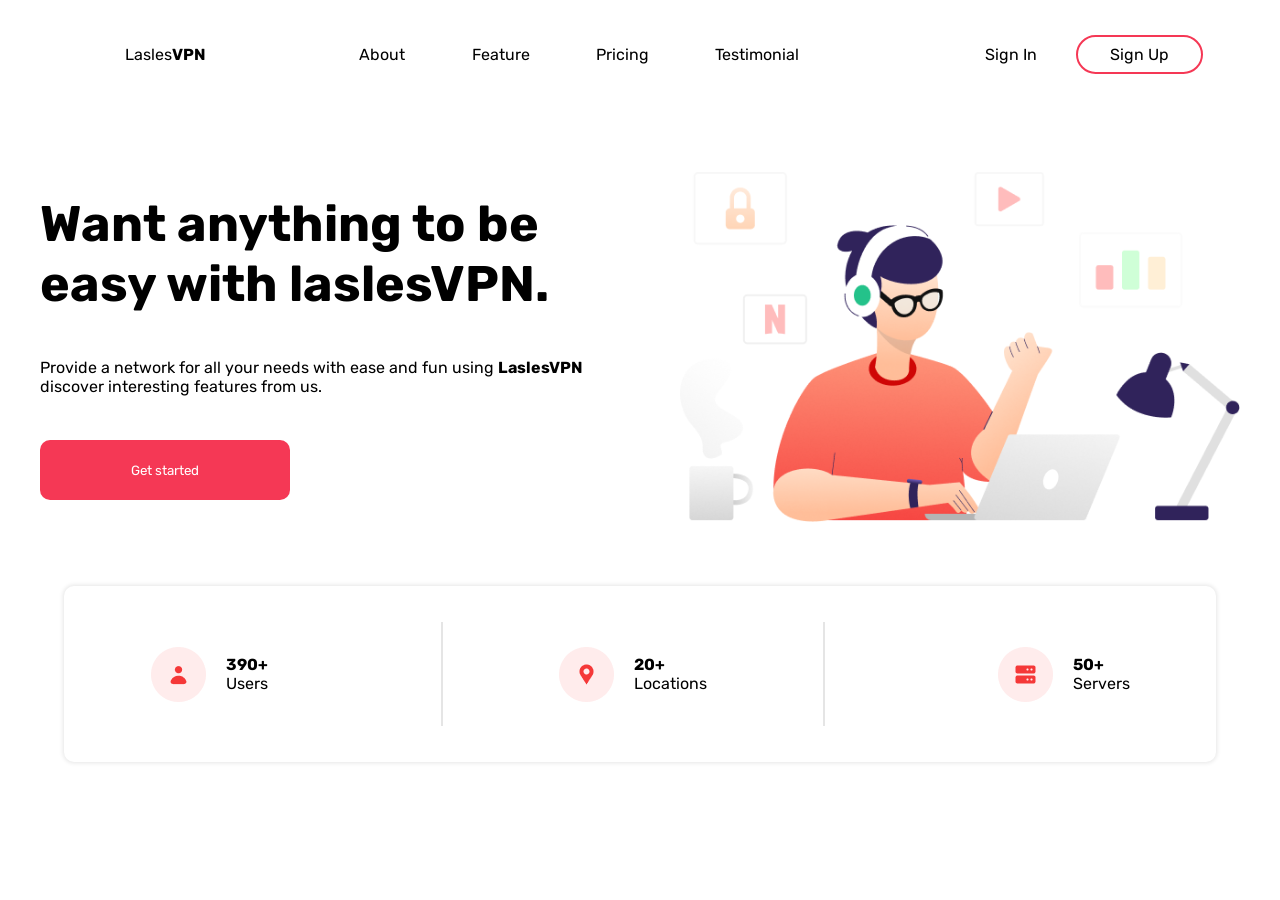
==== index.html @ 7a00e8f5 "start" ====
<!DOCTYPE html>
<html lang="en">
<head>
    <meta charset="UTF-8">
    <meta name="viewport" content="width=device-width, initial-scale=1.0">
    <title>Document</title>
</head>
<body>
    <!doctype html>
<html lang="en">
  <head>
    <meta charset="UTF-8" />
    <meta name="viewport" content="width=device-width, initial-scale=1.0" />
    <title>laslesVPN</title>
    <link
      rel="shortcut icon"
      href="./assest/img/logo.png"
      type="image/x-icon"
    />
    <link rel="stylesheet" href="./assest/css/style.css" />
    <link rel="preconnect" href="https://fonts.googleapis.com" />
    <link rel="preconnect" href="https://fonts.gstatic.com" crossorigin />
    <link
      href="https://fonts.googleapis.com/css2?family=Rubik:ital,wght@0,300..900;1,300..900&display=swap"
      rel="stylesheet"
    />
  </head>
  <body>
    <!-- header -->
    <header>
      <nav>
        <div class="logo">
          <img src="./assest/img/logo.png" alt="" />
          <a href="">Lasles<b>VPN</b></a>
        </div>
        <div class="menu">
          <a href="#">About</a>
          <a href="#">Feature</a>
          <a href="#">Pricing</a>
          <a href="#">Testimonial</a>
        </div>
        <div class="auth-buttons">
          <a href="#" class="btn sign-in">Sign In</a>
          <a href="#" class="btn sign-up">Sign Up</a>
        </div>
      </nav>
    </header>

    <!-- about -->
    <div class="about">
      <div class="about-left">
        <h1>Want anything to be easy with laslesVPN.</h1>
        <p>
          Provide a network for all your needs with ease and fun using
          <b>LaslesVPN</b> discover interesting features from us.
        </p>
        <button>Get started</button>
      </div>
      <div class="about-right">
        <img src="./assest/img/rasm.png" alt="" />
      </div>
    </div>

    <!-- status-container -->
    <div class="status-container">
      <div class="box">
        <div class="box-in">
          <img src="./assest/img/rasm3.png" alt="">
          <span><b>390+</b> <br> Users</span>
        </div>
      </div>
      <div class="box stat-box">
        <div class="box-in">
          <img src="./assest/img/rasm2.png" alt="">
          <span><b>20+</b> <br> Locations</span>
        </div>
      </div>
      <div class="box">
        <div class="box-in">
          <img src="./assest/img/rasm4.png" alt="">
          <span><b>50+</b> <br> Servers</span>
        </div>
      </div>
    </div>
  </body>
</html>
    








































































































    
</body>
</html>
---- assest/css/style.css ----
* {
  padding: 0;
  margin: 0;
  box-sizing: border-box;
  border: none;
  outline: none;
  font-family: "Rubik", sans-serif;
  text-decoration: none;
  color: #000;
}

nav {
  width: 1280px;
  height: 76px;
  margin: 16px auto;
  display: flex;
  justify-content: space-around;
  align-items: center;
}

nav > .logo {
  width: 129px;
  height: 44px;
  display: flex;
  justify-content: space-between;
  align-items: center;
}

nav > .menu {
  width: 440px;
  height: 44px;
  display: flex;
  justify-content: space-between;
  align-items: center;
}

.auth-buttons {
  width: 250px;
  height: 44px;
  display: flex;
  justify-content: space-between;
  align-items: center;
}

.auth-buttons > .btn {
  border-radius: 40px;
  padding: 8px 32px;
}

.auth-buttons > .sign-up {
  border: 2px solid #f53855;
}

/* about */

.about {
  width: 1280px;
  height: 478px;
  margin: auto;
  display: flex;
  justify-content: space-around;
  align-items: center;
}

.about-left {
  display: flex;
  flex-direction: column;
  justify-content: space-around;
}

.about-left,
.about-right,
.about-right > img {
  width: 560px;
  height: 350px;
}

.about-left > h1 {
  font-size: 50px;
}

.about-left > button {
  width: 250px;
  height: 60px;
  display: flex;
  align-items: center;
  justify-content: center;
  background-color: #f53855;
  color: #fff;
  border-radius: 10px;
}

/* status-container */
.status-container {
  width: 1152px;
  height: 176px;
  margin: auto;
  border-radius: 10px;
  box-shadow: 0px 0px 4px 1px rgb(0, 0, 0, 0.1);
  display: flex;
  justify-content: space-around;
  align-items: center;
}

.status-container > .stat-box {
  border-left:2px solid rgb(0, 0, 0, 0.1);
  border-right:2px solid rgb(0, 0, 0, 0.1);
  width: 384px;
  height: 104px;
  display: flex;
  justify-content: center;
  align-items: center;
}

.status-container .box-in {
  display: flex;
  justify-content: space-between;
  align-items: center;
}

.status-container .box-in img {
  padding-right: 20px;
}
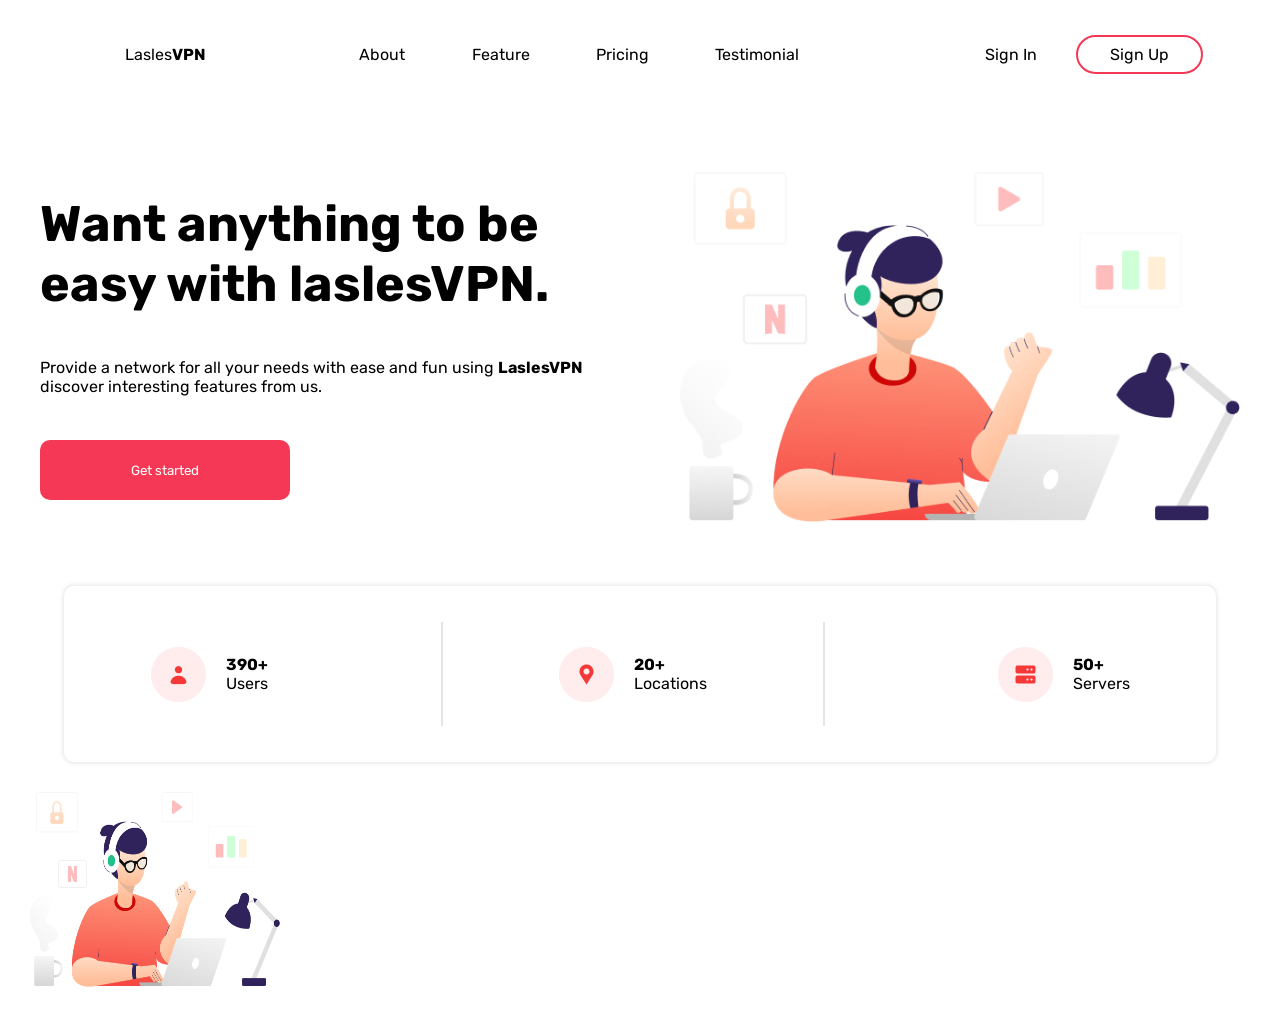
==== commit eccce3e6: "start" ====
--- a/index.html
+++ b/index.html
@@ -81,6 +81,9 @@
           <span><b>50+</b> <br> Servers</span>
         </div>
       </div>
+    </div>
+    <div class="text">
+      <img src="./assest/img/rasm.png" alt="">
     </div>
   </body>
 </html>
--- a/assest/css/style.css
+++ b/assest/css/style.css
@@ -103,8 +103,8 @@
 }
 
 .status-container > .stat-box {
-  border-left:2px solid rgb(0, 0, 0, 0.1);
-  border-right:2px solid rgb(0, 0, 0, 0.1);
+  border-left: 2px solid rgb(0, 0, 0, 0.1);
+  border-right: 2px solid rgb(0, 0, 0, 0.1);
   width: 384px;
   height: 104px;
   display: flex;
@@ -120,4 +120,9 @@
 
 .status-container .box-in img {
   padding-right: 20px;
-}+}
+.text img {
+  width: 250px;
+  height: 195px;
+  margin: 30px;
+}
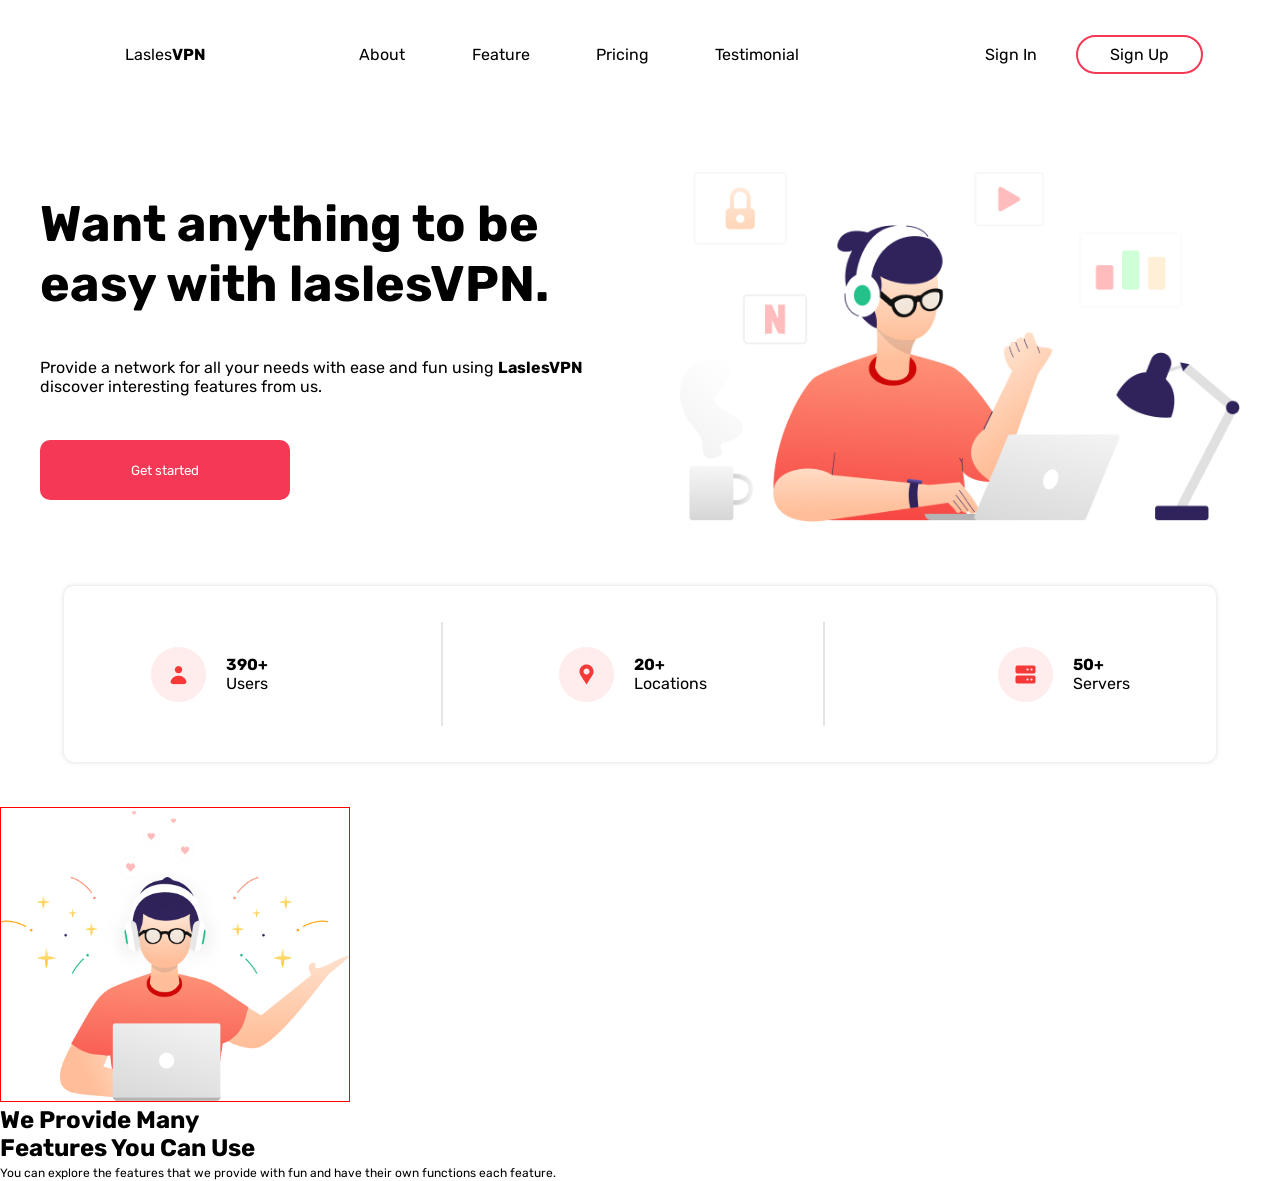
==== commit 160c501e: "start" ====
--- a/index.html
+++ b/index.html
@@ -83,7 +83,13 @@
       </div>
     </div>
     <div class="text">
-      <img src="./assest/img/rasm.png" alt="">
+      <div class="text2">
+        <img class="w" src="./assest/img/rasm5.png" alt="">
+      </div>
+      <div class="text3">
+        <h2>We Provide Many <br> Features You Can Use</h2>
+        <span class="i">You can explore the features that we provide with fun and have their own functions each feature.</span>
+      </div>
     </div>
   </body>
 </html>
--- a/assest/css/style.css
+++ b/assest/css/style.css
@@ -121,8 +121,12 @@
 .status-container .box-in img {
   padding-right: 20px;
 }
-.text img {
-  width: 250px;
-  height: 195px;
-  margin: 30px;
+.w {
+  width: 350px;
+  height: 295px;
+  border: 1px solid red;
+  margin-top: 45px;
 }
+.i{
+  font-size: 12px;
+}
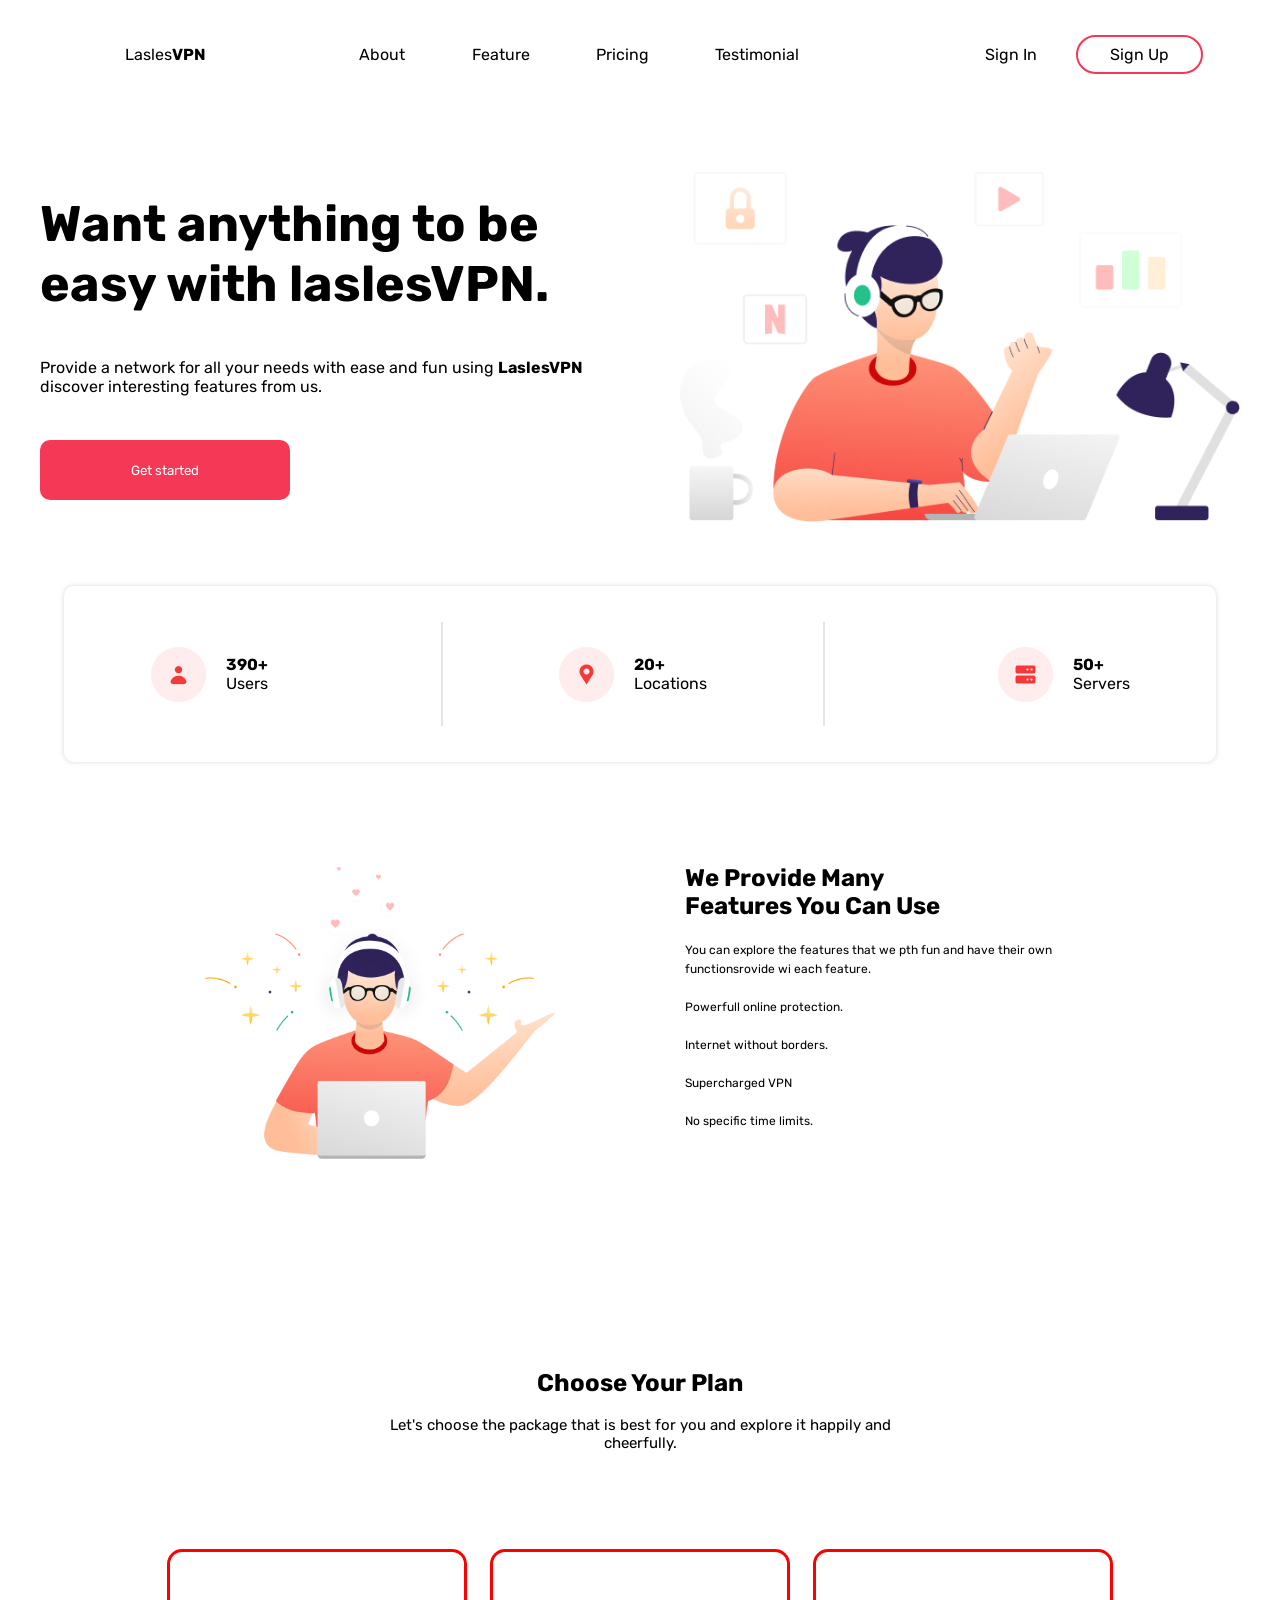
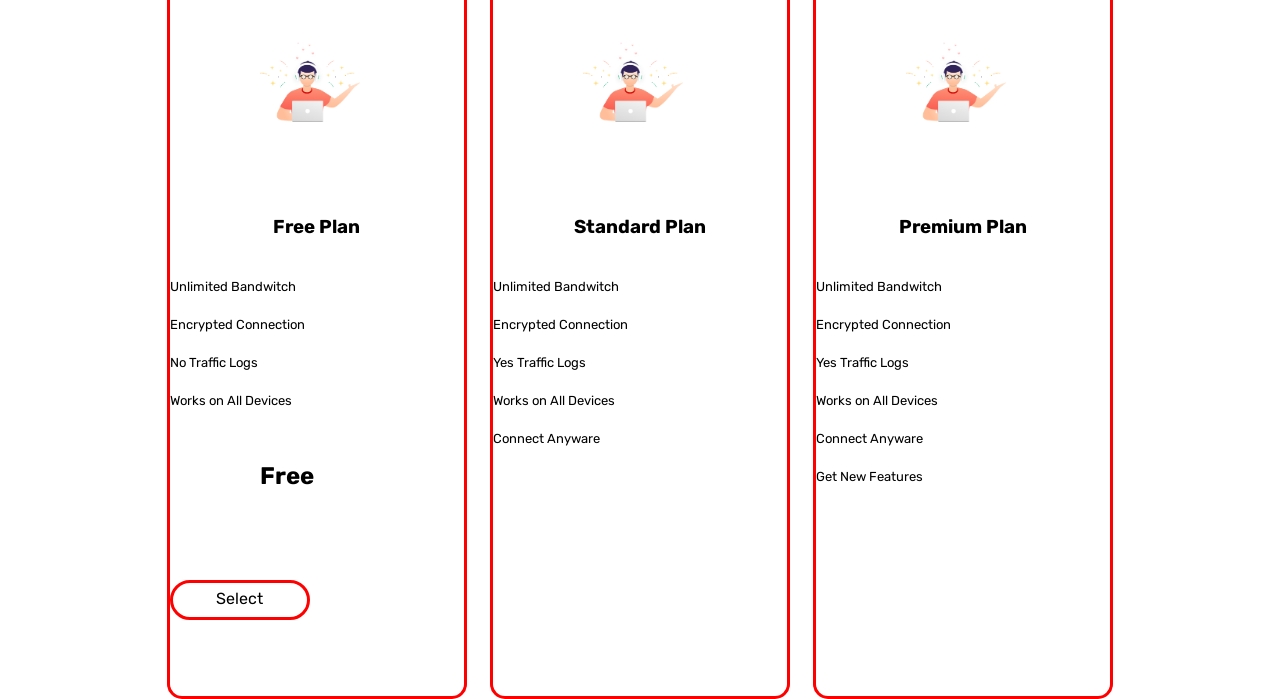
==== commit 7210589c: "start" ====
--- a/index.html
+++ b/index.html
@@ -24,6 +24,8 @@
       href="https://fonts.googleapis.com/css2?family=Rubik:ital,wght@0,300..900;1,300..900&display=swap"
       rel="stylesheet"
     />
+    <link rel="stylesheet" href="https://cdnjs.cloudflare.com/ajax/libs/font-awesome/7.0.1/css/all.min.css">
+    
   </head>
   <body>
     <!-- header -->
@@ -82,13 +84,89 @@
         </div>
       </div>
     </div>
+    <br><br>
+    <br>
     <div class="text">
       <div class="text2">
         <img class="w" src="./assest/img/rasm5.png" alt="">
       </div>
       <div class="text3">
         <h2>We Provide Many <br> Features You Can Use</h2>
-        <span class="i">You can explore the features that we provide with fun and have their own functions each feature.</span>
+        <br>
+        
+        <span class="i">  You can explore the features that we pth fun and  have their own <br> functionsrovide wi each feature.</span>
+        <br><br>
+        <span class="i"> <i class="fa-solid fa-check"></i> Powerfull online protection.</span>
+        <br><br>
+        <span class="i"> <i class="fa-solid fa-check"></i> Internet without borders.</span>
+        <br><br>
+        <span class="i"> <i class="fa-solid fa-check"></i> Supercharged VPN</span>
+        <br><br>
+        <span class="i"> <i class="fa-solid fa-check"></i> No specific time limits.</span>
+      </div>
+    </div>
+    <div class="text4">
+      <h2>Choose Your Plan</h2>
+      <br>
+      <div class="t">
+        <p class="b">Let's choose the package that is best for you and explore it happily and cheerfully.</p>
+      </div>
+    </div>
+    <!-- /*===================================/* -->
+    <div class="sss">
+      <div class="sss1">
+        <img src="./assest/img/rasm5.png" alt="">
+        <h3>Free Plan</h3>
+        <br><br>
+        <div class="sss2">
+          <span class="a"><i class="fa-solid fa-check"></i> Unlimited Bandwitch</span>
+          <br><br>
+          <span class="a"><i class="fa-solid fa-check"></i> Encrypted Connection</span>
+          <br><br>
+          <span class="a"><i class="fa-solid fa-check"></i> No Traffic Logs</span>
+          <br><br>
+          <span class="a"> <i class="fa-solid fa-check"></i>Works on All Devices</span>
+        </div>
+        <br><br>
+        <h2 class="qart">Free</h2>
+        <div class="rrr">
+          <p>Select</p>
+        </div>
+      </div>
+      <div class="sss1">
+        <img src="./assest/img/rasm5.png" alt="">
+        <h3>Standard Plan</h3>
+        <br><br>
+        <div class="vvv">
+          <span class="a"> <i class="fa-solid fa-check"></i>Unlimited Bandwitch</span>
+          <br><br>
+          <span class="a"> <i class="fa-solid fa-check"></i>Encrypted Connection</span>
+          <br><br>
+          <span class="a"> <i class="fa-solid fa-check"></i>Yes Traffic Logs</span>
+          <br><br>
+          <span class="a"> <i class="fa-solid fa-check"></i>Works on All Devices</span>
+          <br><br>
+          <span class="a"> <i class="fa-solid fa-check"></i>Connect Anyware</span>
+        </div>
+        <h2></h2>
+      </div>
+      <div class="sss1">
+        <img src="./assest/img/rasm5.png" alt="">
+        <h3>Premium Plan</h3>
+        <br><br>
+        <div class="ddd">
+          <span class="a"> <i class="fa-solid fa-check"></i>Unlimited Bandwitch</span>
+          <br><br>
+          <span class="a"> <i class="fa-solid fa-check"></i>Encrypted Connection</span>
+          <br><br>
+          <span class="a"> <i class="fa-solid fa-check"></i>Yes Traffic Logs</span>
+          <br><br>
+          <span class="a"> <i class="fa-solid fa-check"></i>Works on All Devices</span>
+          <br><br>
+          <span class="a"> <i class="fa-solid fa-check"></i>Connect Anyware</span>
+          <br><br>
+          <span class="a"> <i class="fa-solid fa-check"></i>Get New Features</span>          
+        </div>
       </div>
     </div>
   </body>
--- a/assest/css/style.css
+++ b/assest/css/style.css
@@ -124,9 +124,83 @@
 .w {
   width: 350px;
   height: 295px;
-  border: 1px solid red;
   margin-top: 45px;
 }
 .i{
   font-size: 12px;
-}+}
+.text3 {
+  width: 390px;
+  height: 250px;
+  margin-top: 45px;
+}
+.text {
+  width: 1000px;
+  height: 400px;
+  margin: auto;
+  display: flex;
+  justify-content: space-around;
+  gap: 1px;
+}
+.text4 {
+  width: 530px;
+  height: 180px;
+  margin: auto;
+  margin-top: 150px;
+  text-align: center;
+}
+.b {
+  font-size: 15px;
+}
+.sss img {
+  width: 100px;
+  height: 80px;
+  margin: 90px;
+}
+.sss {
+  width: 970px;
+  height: 750px;
+  margin: auto;
+  display: flex;
+  justify-content: space-around;
+}
+.sss1 {
+  border: 3px solid red;
+  width: 300px;
+  height: 400pxpx;
+  border-radius: 15px;
+}
+.sss1 h3 {
+  text-align: center;
+}
+.a {
+  font-size: 13px;
+}
+.qart {
+  margin: 90px;
+}
+.rrr {
+  border: 3px solid red;
+  width: 140px;
+  height: 40px;
+  border-radius: 20px;
+  text-align: center;
+  padding: 6px;
+  color: red;
+  margin-top: 2px;
+  display: flex;
+  justify-content: space-around;
+}
+.qart {
+  margin-top: 15px;
+}
+
+
+
+
+
+  
+
+
+
+
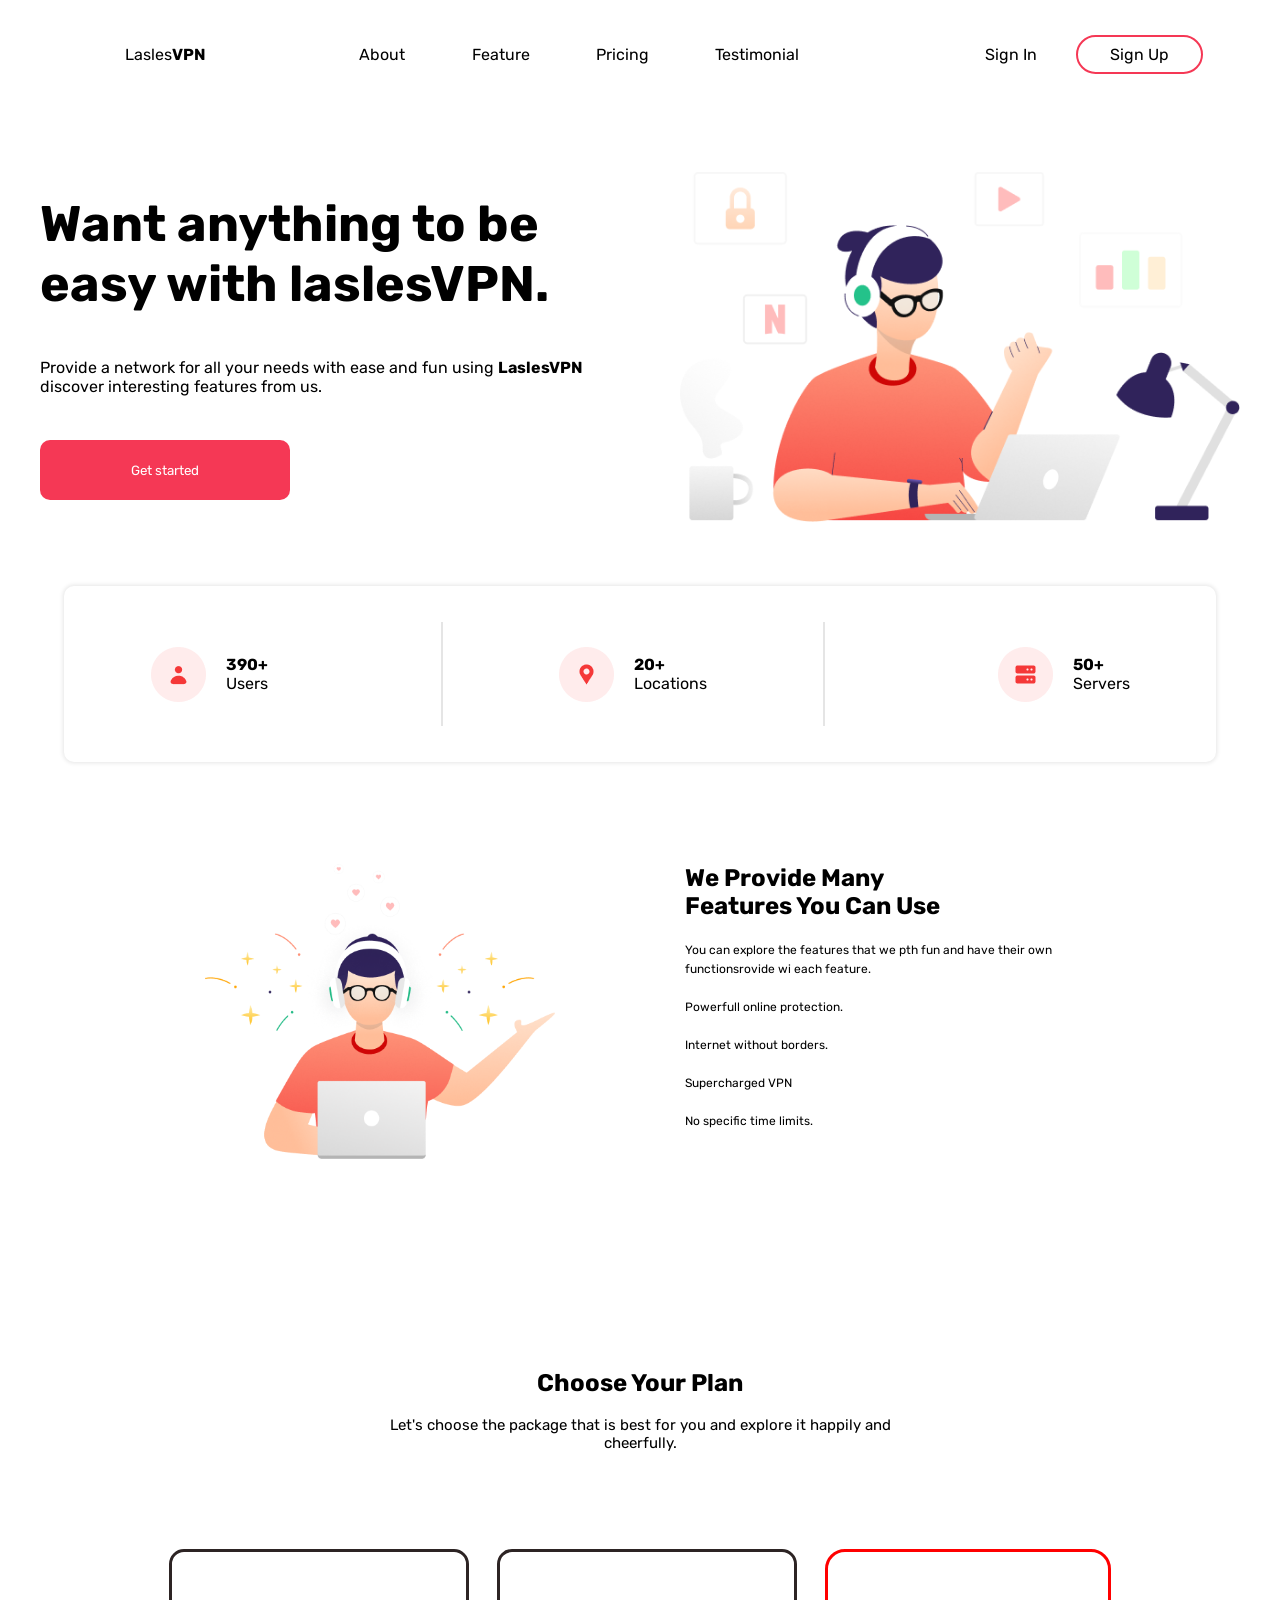
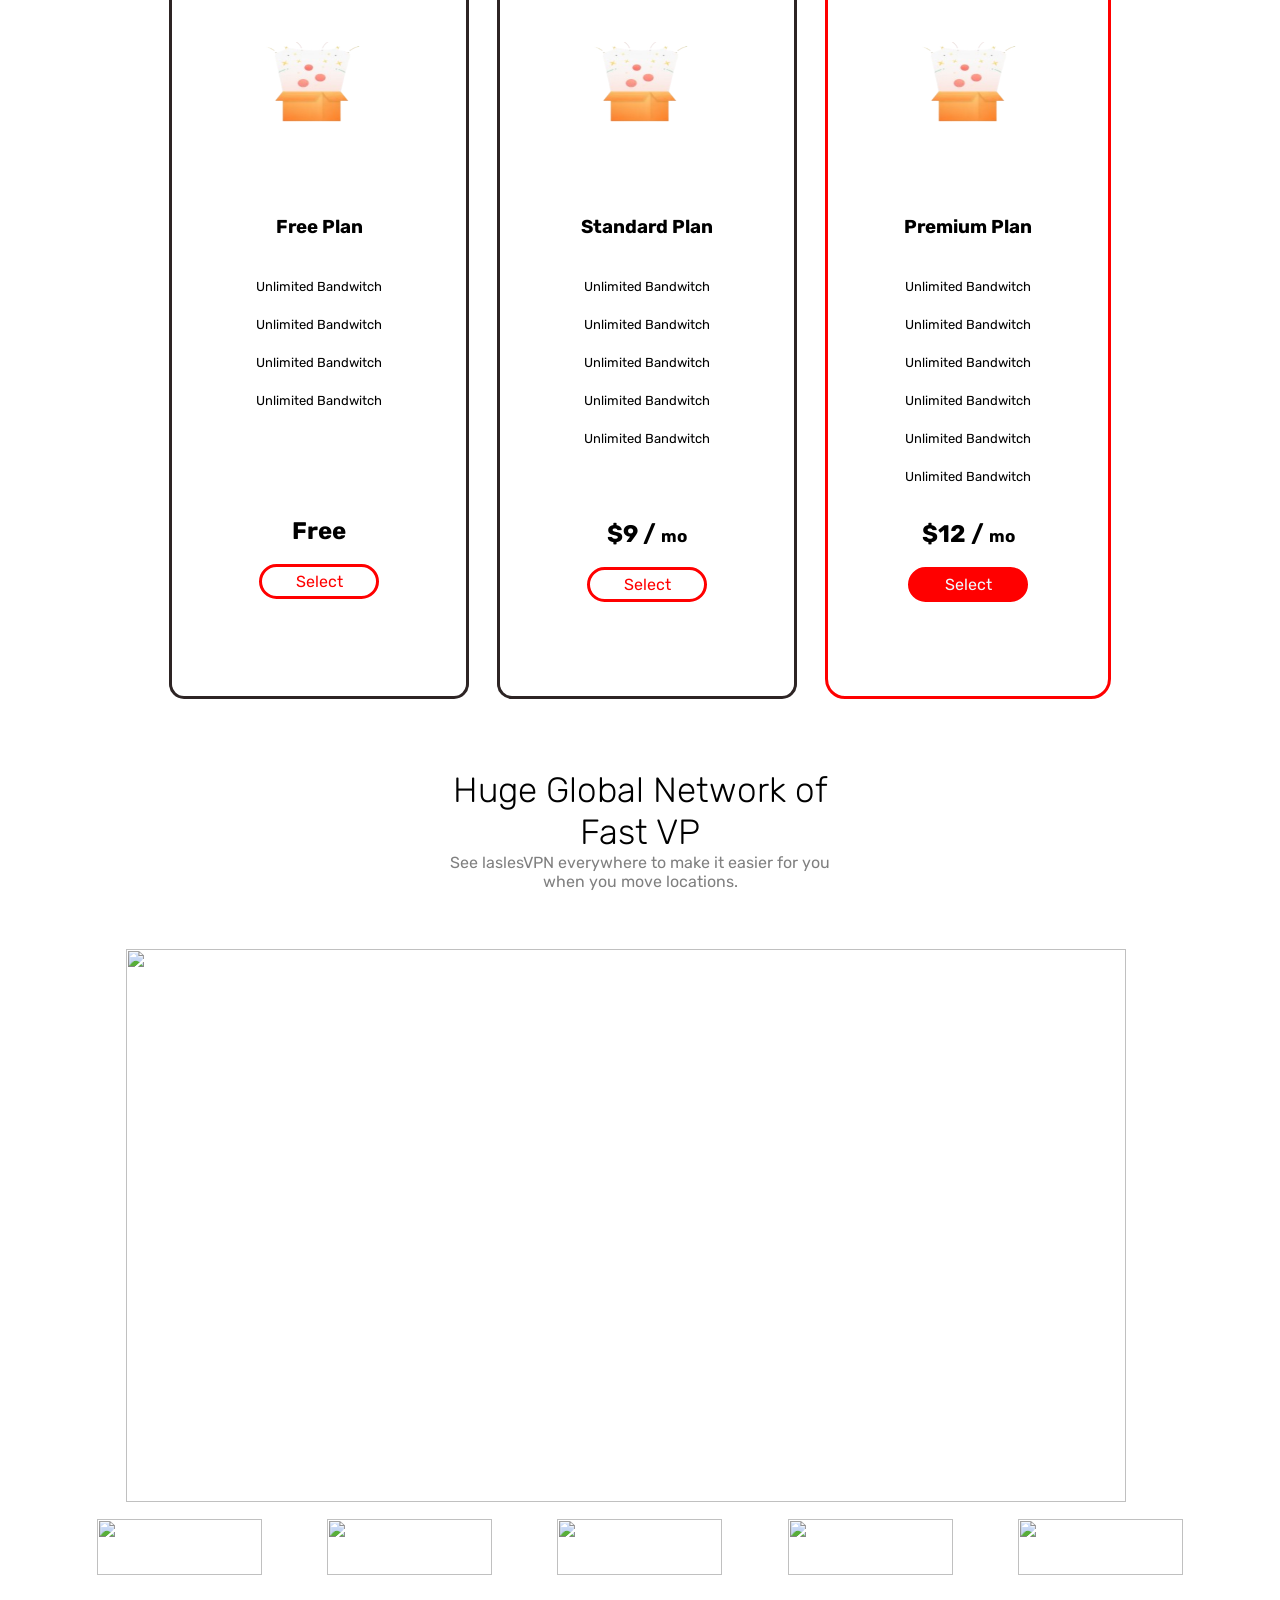
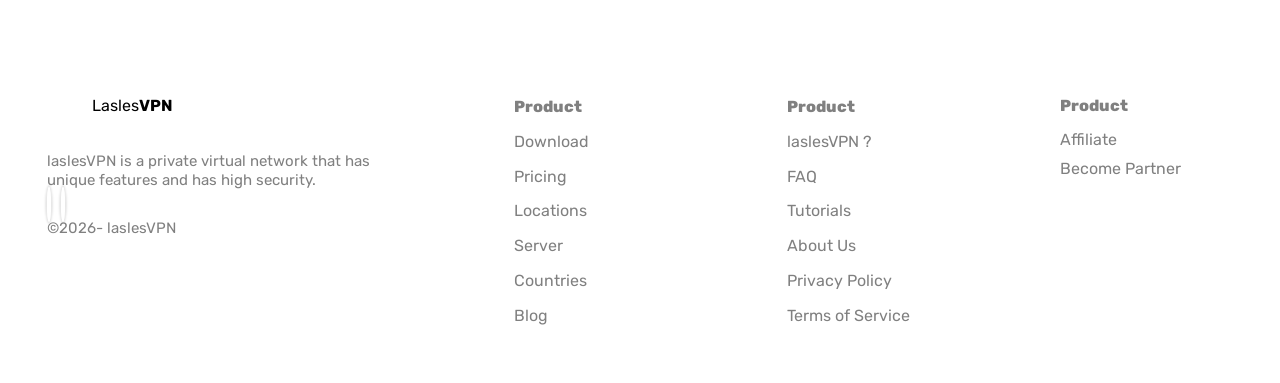
==== commit 8161c50c: "stert" ====
--- a/index.html
+++ b/index.html
@@ -115,60 +115,146 @@
     <!-- /*===================================/* -->
     <div class="sss">
       <div class="sss1">
-        <img src="./assest/img/rasm5.png" alt="">
+        <img src="./assest/img/rasm6.png" alt="">
         <h3>Free Plan</h3>
         <br><br>
         <div class="sss2">
           <span class="a"><i class="fa-solid fa-check"></i> Unlimited Bandwitch</span>
           <br><br>
-          <span class="a"><i class="fa-solid fa-check"></i> Encrypted Connection</span>
-          <br><br>
-          <span class="a"><i class="fa-solid fa-check"></i> No Traffic Logs</span>
-          <br><br>
-          <span class="a"> <i class="fa-solid fa-check"></i>Works on All Devices</span>
-        </div>
-        <br><br>
-        <h2 class="qart">Free</h2>
+          <span class="a"><i class="fa-solid fa-check"></i> Unlimited Bandwitch</span>
+          <br><br>
+          <span class="a"><i class="fa-solid fa-check"></i> Unlimited Bandwitch</span>
+          <br><br>
+          <span class="a"> <i class="fa-solid fa-check"></i>Unlimited Bandwitch</span>
+        </div>
+        <br><br>
         <div class="rrr">
-          <p>Select</p>
+          <h2 class="qart">Free</h2>
+          <br>
+          <div class="uuu">
+            <p class="sf">Select</p>
+          </div>
         </div>
       </div>
       <div class="sss1">
-        <img src="./assest/img/rasm5.png" alt="">
+        <img src="./assest/img/rasm6.png" alt="">
         <h3>Standard Plan</h3>
         <br><br>
         <div class="vvv">
           <span class="a"> <i class="fa-solid fa-check"></i>Unlimited Bandwitch</span>
           <br><br>
-          <span class="a"> <i class="fa-solid fa-check"></i>Encrypted Connection</span>
-          <br><br>
-          <span class="a"> <i class="fa-solid fa-check"></i>Yes Traffic Logs</span>
-          <br><br>
-          <span class="a"> <i class="fa-solid fa-check"></i>Works on All Devices</span>
-          <br><br>
-          <span class="a"> <i class="fa-solid fa-check"></i>Connect Anyware</span>
-        </div>
-        <h2></h2>
-      </div>
-      <div class="sss1">
-        <img src="./assest/img/rasm5.png" alt="">
-        <h3>Premium Plan</h3>
+          <span class="a"> <i class="fa-solid fa-check"></i>Unlimited Bandwitch</span>
+          <br><br>
+          <span class="a"> <i class="fa-solid fa-check"></i>Unlimited Bandwitch</span>
+          <br><br>
+          <span class="a"> <i class="fa-solid fa-check"></i>Unlimited Bandwitch</span>
+          <br><br>
+          <span class="a"> <i class="fa-solid fa-check"></i>Unlimited Bandwitch</span>
+        </div>
+        <br><br>
+        <div class="www">
+          <h2 class="z">$9 / <span class="f">mo</span></h2>
+          <br>
+          <div class="h">
+            <p class="sf">Select</p>
+          </div>
+        </div>
+        
+      </div>
+      <div class="sss3">
+        <img src="./assest/img/rasm6.png" alt="">
+        <h3 class="x">Premium Plan</h3>
         <br><br>
         <div class="ddd">
           <span class="a"> <i class="fa-solid fa-check"></i>Unlimited Bandwitch</span>
           <br><br>
-          <span class="a"> <i class="fa-solid fa-check"></i>Encrypted Connection</span>
-          <br><br>
-          <span class="a"> <i class="fa-solid fa-check"></i>Yes Traffic Logs</span>
-          <br><br>
-          <span class="a"> <i class="fa-solid fa-check"></i>Works on All Devices</span>
-          <br><br>
-          <span class="a"> <i class="fa-solid fa-check"></i>Connect Anyware</span>
-          <br><br>
-          <span class="a"> <i class="fa-solid fa-check"></i>Get New Features</span>          
-        </div>
-      </div>
-    </div>
+          <span class="a"> <i class="fa-solid fa-check"></i>Unlimited Bandwitch</span>
+          <br><br>
+          <span class="a"> <i class="fa-solid fa-check"></i>Unlimited Bandwitch</span>
+          <br><br>
+          <span class="a"> <i class="fa-solid fa-check"></i>Unlimited Bandwitch</span>
+          <br><br>
+          <span class="a"> <i class="fa-solid fa-check"></i>Unlimited Bandwitch</span>
+          <br><br>
+          <span class="a"> <i class="fa-solid fa-check"></i>Unlimited Bandwitch</span>          
+        </div>
+        <div class="fff">
+          <h2>$12 / <span class="f">mo</span></h2>
+          <br>
+          <div class="n">
+            <p class="sd">Select</p>
+          </div>
+        </div>
+      </div>
+    </div>
+    <!-- /*=======================================/* -->
+     <div class="main-3">
+    <div class="h5">
+      <h5>Huge Global Network of Fast VP</h5>
+      <p>See laslesVPN everywhere to make
+        it easier for you when you move locations.</p>
+    </div>
+    <div class="box4">
+      <img src="./assest/img/xarita.png" alt="">
+    </div>
+  </div>
+  <!-- =====main-4====== -->
+  <!-- ================= -->
+  <div class="main-4">
+    <div>
+      <img src="./assest/img/amazon.png" alt="">
+    </div>
+    <div>
+      <img src="./assest/img/netflix.png" alt="">
+    </div>
+    <div>
+      <img src="./assest/img/reddit.png" alt="">
+    </div>
+    <div>
+      <img src="./assest/img/j.png" alt="">
+    </div>
+    <div>
+      <img src="./assest/img/spotify.png" alt="">
+    </div>
+  </div>
+  <footer>
+    <div class="birinchi">
+      <div class="img1">
+        <img src="./assest/img/logo.png" alt="">
+        <span>Lasles<b>VPN</b></span>
+      </div>
+      <small>laslesVPN is a private virtual network
+        that has unique features and has high security.</small>
+      <div class="i">
+        <i class="fa-brands fa-facebook-f"></i>
+        <i class="fa-brands fa-square-instagram"></i>
+      </div>
+      <small>©2026- laslesVPN</small>
+    </div>
+    <div class="ikkinchi">
+      <p class="p1">Product</p>
+      <p>Download</p>
+      <p>Pricing</p>
+      <p>Locations</p>
+      <p>Server</p>
+      <p>Countries</p>
+      <p>Blog</p>
+    </div>
+    <div class="ikkinchi">
+      <p class="p1">Product</p>
+      <p>laslesVPN ?</p>
+      <p>FAQ</p>
+      <p>Tutorials</p>
+      <p>About Us</p>
+      <p>Privacy Policy</p>
+      <p>Terms of Service</p>
+    </div>
+    <div class="uchinchi">
+      <p class="p1">Product</p>
+      <p class="p2">Affiliate</p>
+      <p class="p2">Become Partner</p>
+    </div>
+  </footer>
   </body>
 </html>
     
--- a/assest/css/style.css
+++ b/assest/css/style.css
@@ -165,7 +165,7 @@
   justify-content: space-around;
 }
 .sss1 {
-  border: 3px solid red;
+  border: 3px solid rgb(45, 36, 36);
   width: 300px;
   height: 400pxpx;
   border-radius: 15px;
@@ -176,24 +176,224 @@
 .a {
   font-size: 13px;
 }
-.qart {
-  margin: 90px;
-}
 .rrr {
+  width: 200px;
+  height: 100px;
+  margin: auto;
+  text-align: center;
+  margin-top: 70px;
+}
+.uuu {
   border: 3px solid red;
-  width: 140px;
-  height: 40px;
+  width: 120px;
+  height: 35px;
+  margin: auto;
+  padding: 5px;
   border-radius: 20px;
-  text-align: center;
-  padding: 6px;
   color: red;
-  margin-top: 2px;
-  display: flex;
-  justify-content: space-around;
-}
-.qart {
-  margin-top: 15px;
-}
+}
+.sss3 {
+  border: 3px solid red;
+  border-radius: 20px;
+}
+.sss3 .x {
+  text-align: center;
+}
+
+.z {
+  text-align: center;
+}
+.www {
+  width: 200px;
+  height: 100px;
+  margin: auto;
+  margin-top: 35px;
+  color: red;
+}
+.f {
+  font-size: 17px;
+}
+.h {
+  border: 3px solid red;
+  width: 120px;
+  height: 35px;
+  margin: auto;
+  text-align: center;
+  padding: 5px;
+  border-radius: 20px;
+}
+.fff {
+  width: 200px;
+  height: 100px;
+  margin: auto;
+  text-align: center;
+  margin-top: 35px;
+}
+.n {
+  border: 3px solid red;
+  width: 120px;
+  height: 35px;
+  margin: auto;
+  padding: 5px;
+  border-radius: 20px;
+  background-color: red;
+}
+.sd {
+  color: aliceblue;
+}
+.sf {
+  color: red;
+}
+.sss2 {
+  text-align: center;
+}
+ .text i {
+  color: chartreuse;
+  background-color: green;
+  border-radius: 5px;
+}
+.vvv {
+  text-align: center;
+}
+.ddd {
+  text-align: center;
+}
+.main-3 {
+  width: 1152px;
+  height: 740px;
+  margin: auto;
+  padding: 20px;
+  margin-top: 50px;
+
+}
+
+.main-3 .h5 {
+  width: 384px;
+  height: 150px;
+  margin: auto;
+  text-align: center;
+}
+
+.main-3 .h5 h5 {
+  font-size: 35px;
+  font-weight: 300;
+}
+
+.main-3 .h5 p {
+  color: gray;
+}
+
+.main-3 .box4 {
+  width: 1088px;
+  height: 553px;
+  margin: auto;
+  padding: 30px;
+}
+
+.main-3 .box4 img {
+  width: 1000px;
+  height: 553px;
+}
+
+/* ======main-4===== */
+/* ================= */
+.main-4 {
+  width: 1152px;
+  height: 80px;
+  margin: auto;
+  display: flex;
+  justify-content: space-around;
+  align-items: center;
+  margin-top: 20px;
+}
+
+.main-4 div img {
+  width: 165px;
+  height: 56px;
+}
+footer {
+  width: 1286px;
+  height: 344px;
+  margin: auto;
+  display: flex;
+  justify-content: space-around;
+  align-items: center;
+  margin-top: 50px;
+}
+
+.birinchi {
+  width: 373px;
+  height: 244px;
+}
+
+.birinchi .img1 {
+  width: 132px;
+  height: 32px;
+  display: flex;
+  align-items: center;
+  margin-bottom: 30px;
+}
+
+.birinchi .img1 img {
+  width: 40px;
+  margin-right: 5px;
+}
+
+.birinchi small {
+  color: gray;
+  margin-bottom: 20px;
+  font-size: 15px;
+}
+
+.birinchi .i i {
+  font-size: 25px;
+  background-color: white;
+  box-shadow: 0px 0px 2px 2px rgb(0, 0, 0, 0.1);
+  padding: 2px 2px 5px 2px;
+  border-radius: 50%;
+  color: #f53855;
+  margin-top: 20px;
+  margin-bottom: 20px;
+  margin-right: 10px;
+}
+
+.ikkinchi {
+  width: 179px;
+  height: 244px;
+  display: flex;
+  flex-direction: column;
+  justify-content: space-around;
+}
+
+.ikkinchi p {
+  color: gray;
+}
+
+.ikkinchi .p1 {
+  color: gray;
+  font-weight: 800;
+}
+
+.uchinchi {
+  width: 179px;
+  height: 244px;
+}
+
+.uchinchi .p2 {
+  color: gray;
+  margin-top: 10px;
+
+}
+
+.uchinchi .p1 {
+  font-weight: 800;
+  padding-top: 7px;
+  margin-bottom: 15px;
+  color: gray;
+}
+
+
+
 
 
 
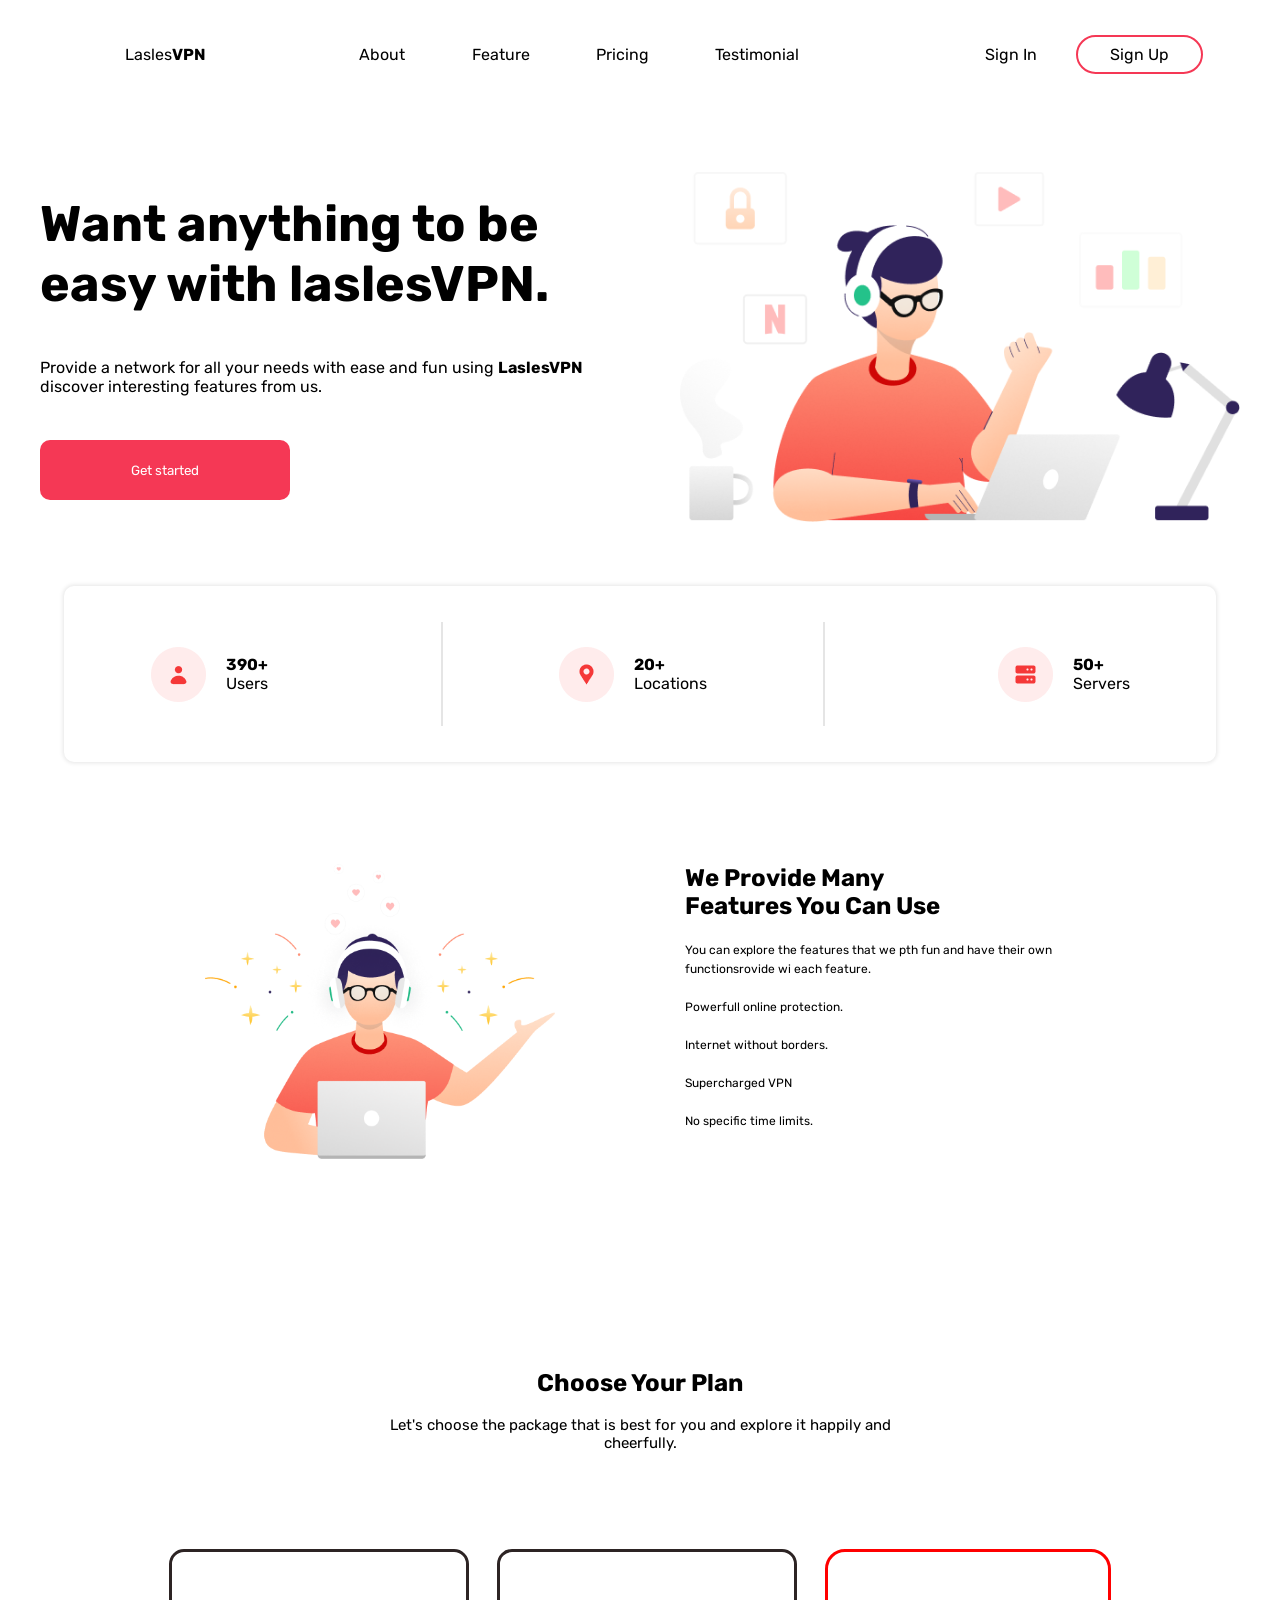
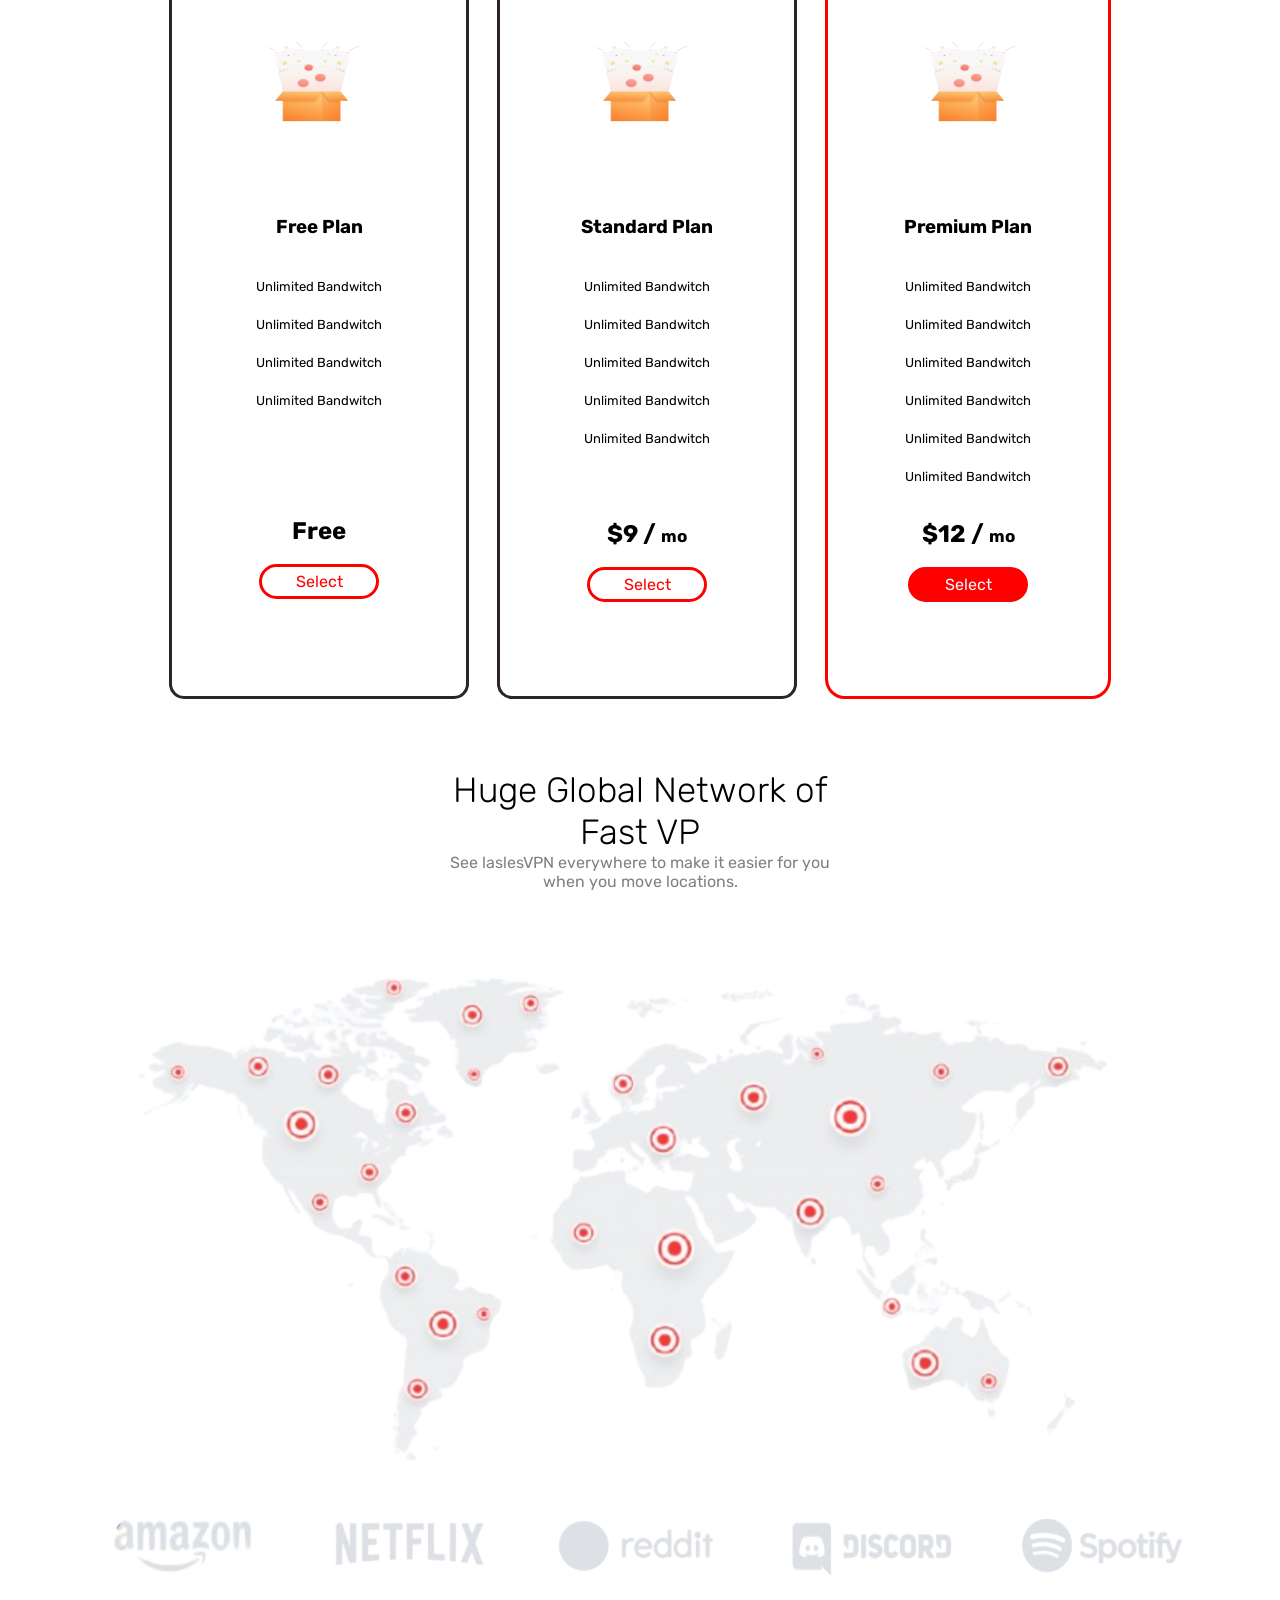
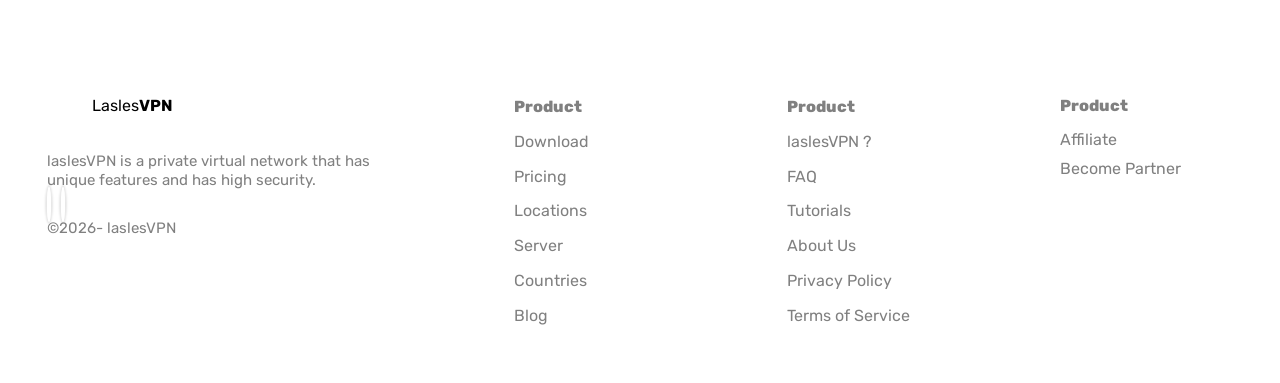
==== commit 3a10e836: "start" ====
--- a/index.html
+++ b/index.html
@@ -195,26 +195,26 @@
         it easier for you when you move locations.</p>
     </div>
     <div class="box4">
-      <img src="./assest/img/xarita.png" alt="">
+      <img src="./assest/img/rasm7.png" alt="">
     </div>
   </div>
   <!-- =====main-4====== -->
   <!-- ================= -->
   <div class="main-4">
     <div>
-      <img src="./assest/img/amazon.png" alt="">
-    </div>
-    <div>
-      <img src="./assest/img/netflix.png" alt="">
-    </div>
-    <div>
-      <img src="./assest/img/reddit.png" alt="">
-    </div>
-    <div>
-      <img src="./assest/img/j.png" alt="">
-    </div>
-    <div>
-      <img src="./assest/img/spotify.png" alt="">
+      <img src="./assest/img/rasm8.png" alt="">
+    </div>
+    <div>
+      <img src="./assest/img/rasm9.png" alt="">
+    </div>
+    <div>
+      <img src="./assest/img/rasm10.png" alt="">
+    </div>
+    <div>
+      <img src="./assest/img/image.png" alt="">
+    </div>
+    <div>
+      <img src="./assest/img/image copy.png" alt="">
     </div>
   </div>
   <footer>
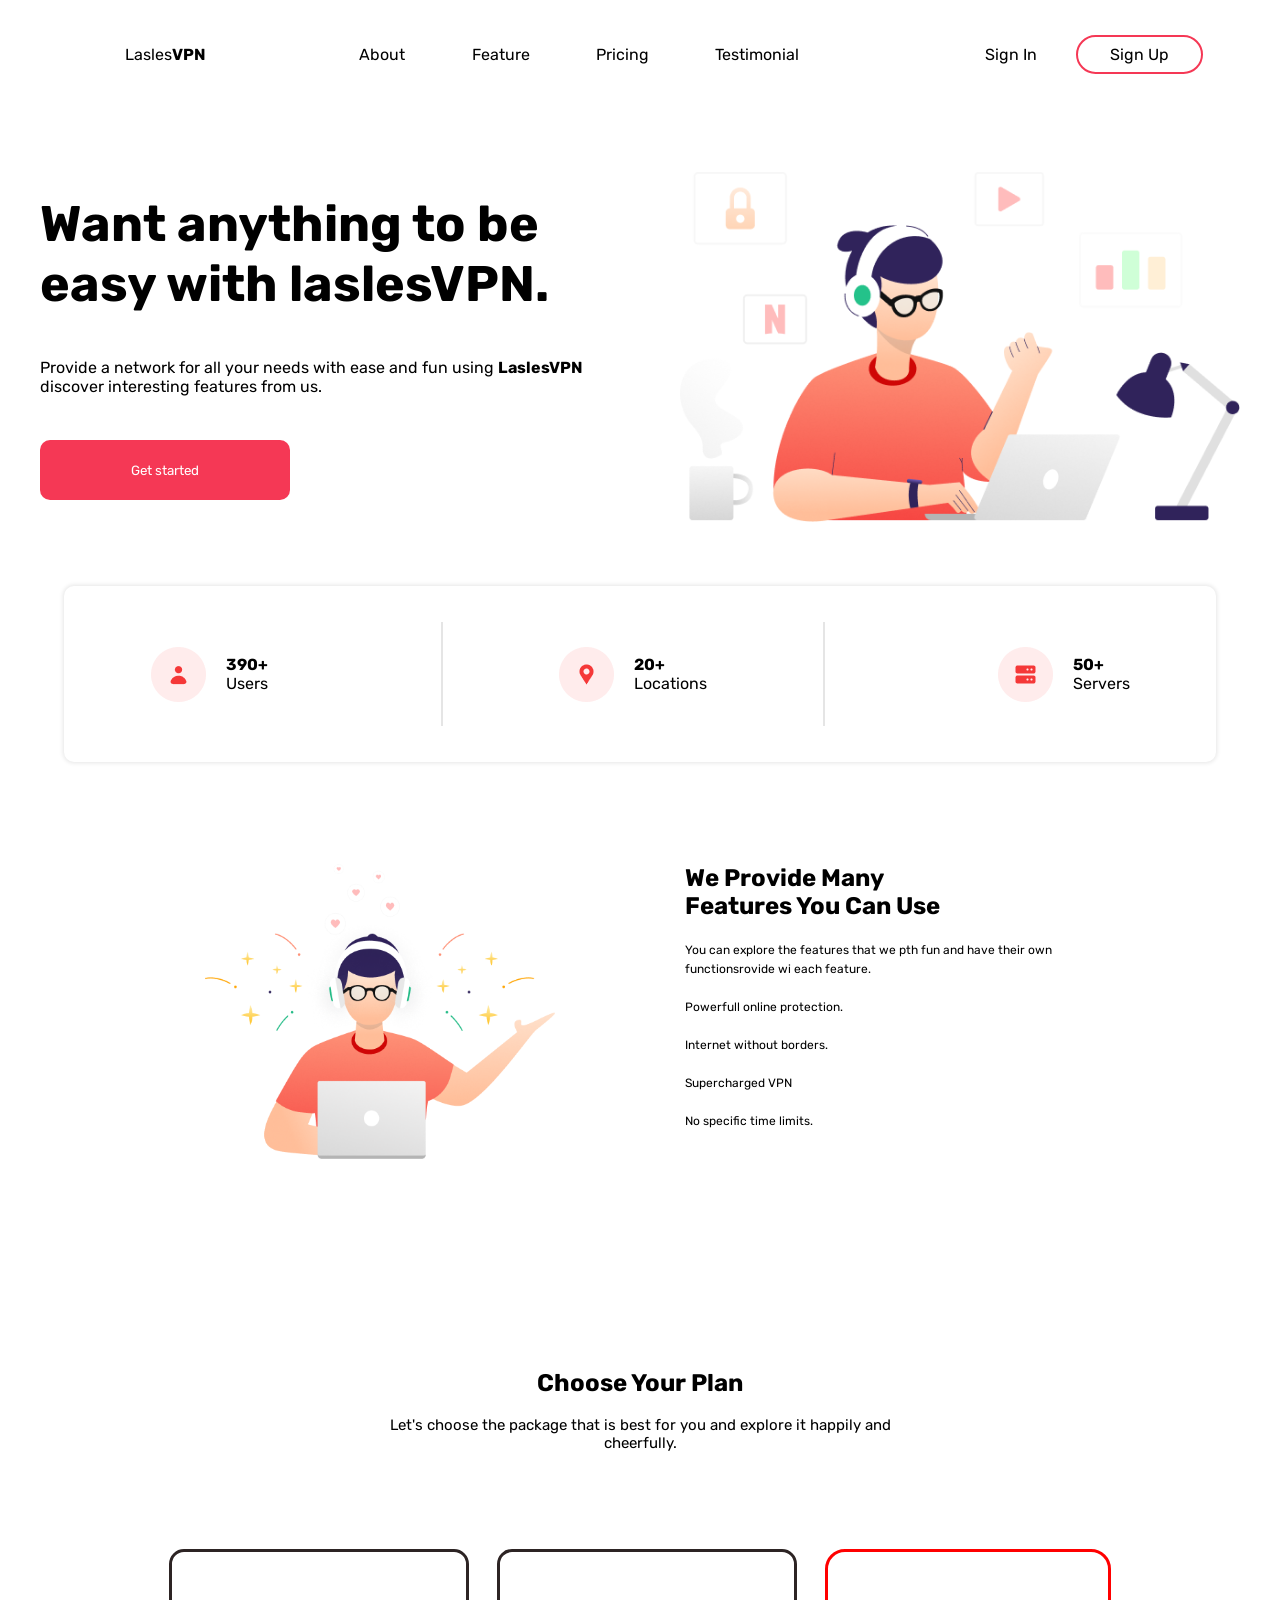
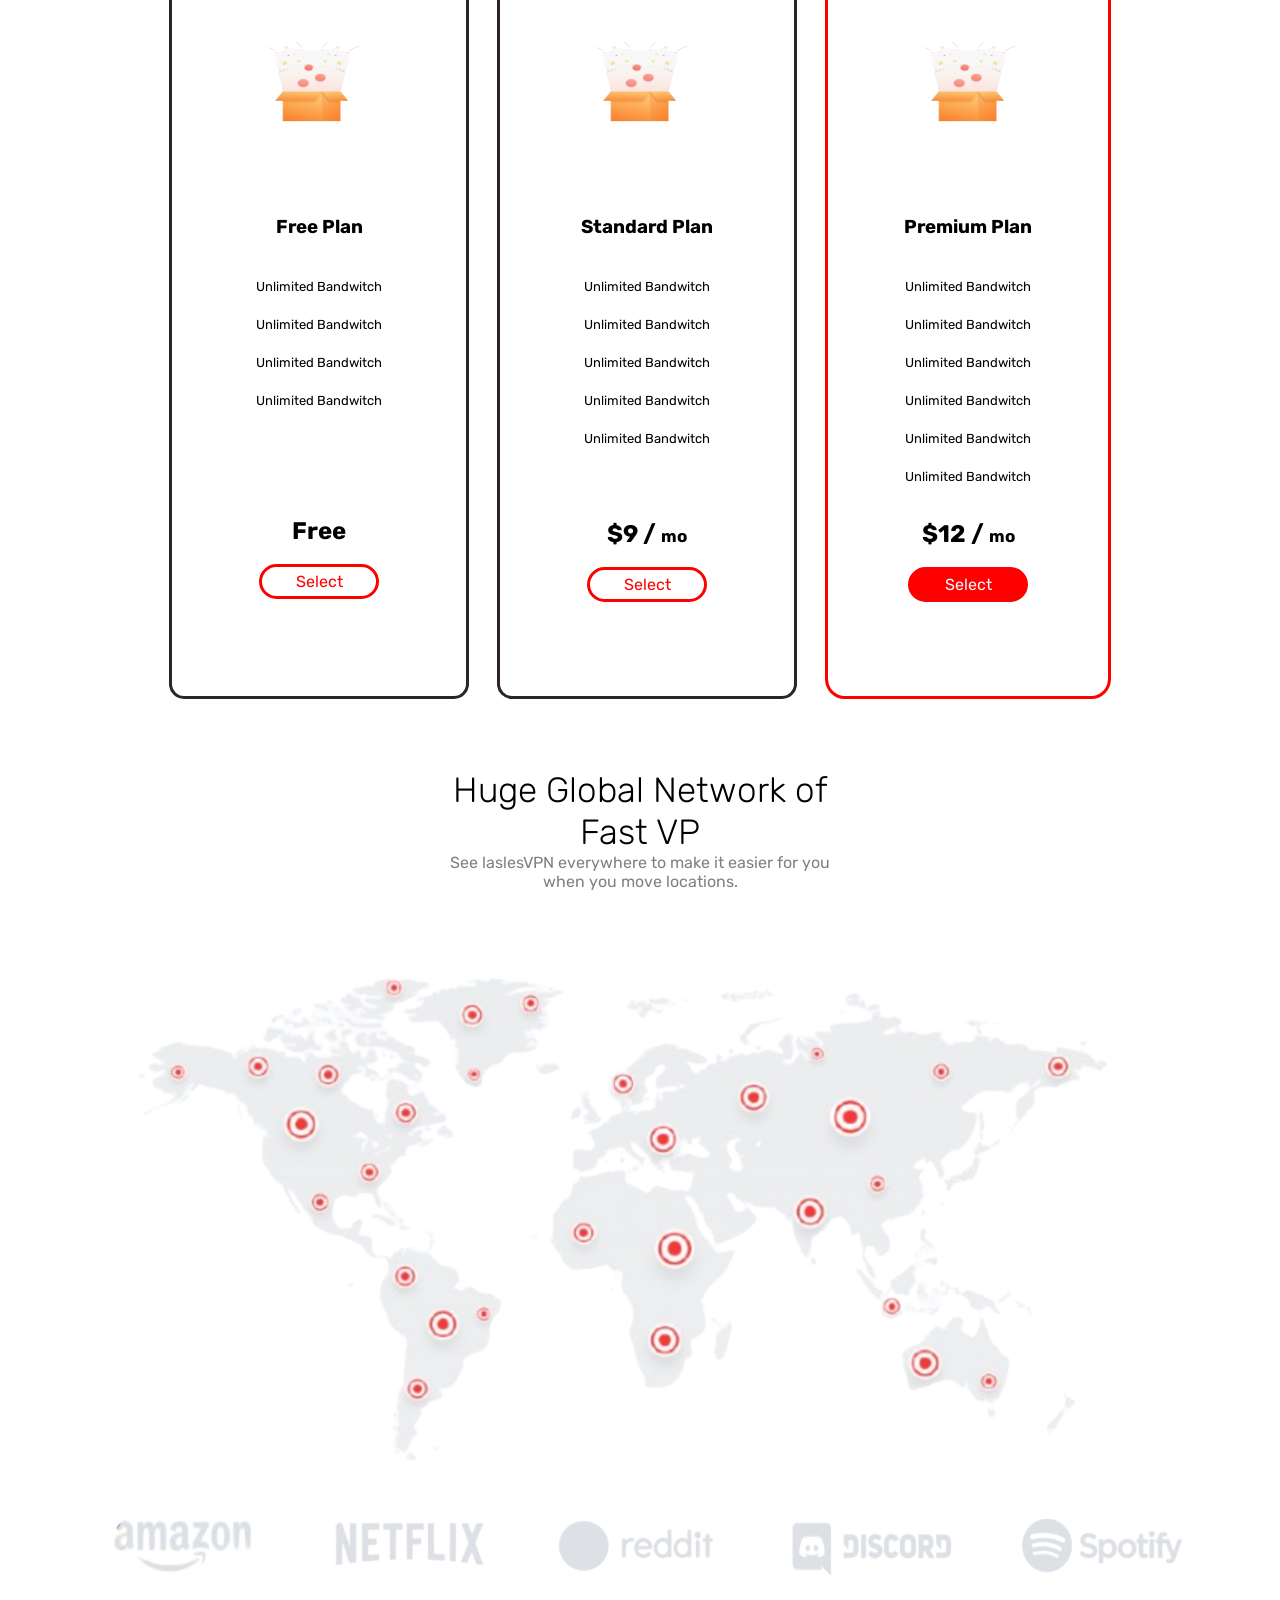
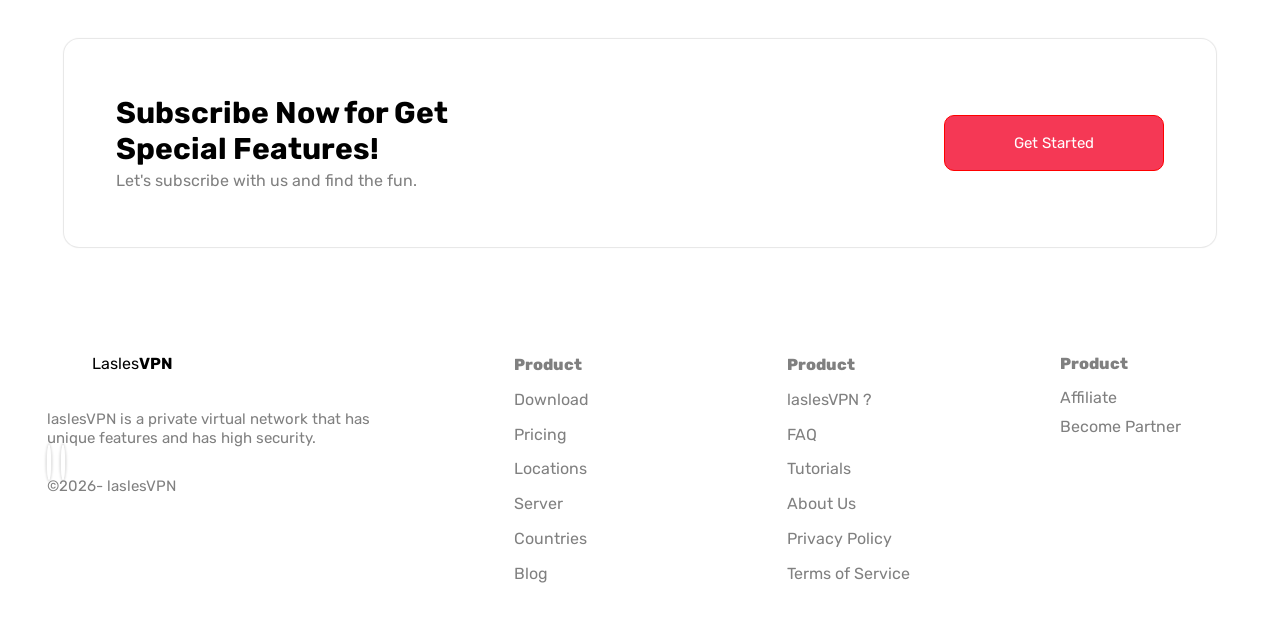
==== commit 003ea510: "start" ====
--- a/index.html
+++ b/index.html
@@ -14,7 +14,7 @@
     <title>laslesVPN</title>
     <link
       rel="shortcut icon"
-      href="./assest/img/logo.png"
+      href="./assest/img/Без названия (11).png"
       type="image/x-icon"
     />
     <link rel="stylesheet" href="./assest/css/style.css" />
@@ -188,52 +188,64 @@
       </div>
     </div>
     <!-- /*=======================================/* -->
-     <div class="main-3">
-    <div class="h5">
-      <h5>Huge Global Network of Fast VP</h5>
-      <p>See laslesVPN everywhere to make
-        it easier for you when you move locations.</p>
-    </div>
-    <div class="box4">
-      <img src="./assest/img/rasm7.png" alt="">
-    </div>
-  </div>
-  <!-- =====main-4====== -->
-  <!-- ================= -->
-  <div class="main-4">
-    <div>
-      <img src="./assest/img/rasm8.png" alt="">
-    </div>
-    <div>
-      <img src="./assest/img/rasm9.png" alt="">
-    </div>
-    <div>
-      <img src="./assest/img/rasm10.png" alt="">
-    </div>
-    <div>
-      <img src="./assest/img/image.png" alt="">
-    </div>
-    <div>
-      <img src="./assest/img/image copy.png" alt="">
-    </div>
-  </div>
-  <footer>
-    <div class="birinchi">
-      <div class="img1">
-        <img src="./assest/img/logo.png" alt="">
-        <span>Lasles<b>VPN</b></span>
-      </div>
-      <small>laslesVPN is a private virtual network
-        that has unique features and has high security.</small>
-      <div class="i">
-        <i class="fa-brands fa-facebook-f"></i>
-        <i class="fa-brands fa-square-instagram"></i>
-      </div>
-      <small>©2026- laslesVPN</small>
-    </div>
-    <div class="ikkinchi">
-      <p class="p1">Product</p>
-      <p>Download</p>
+    <div class="main-3">
+      <div class="h5">
+        <h5>Huge Global Network of Fast VP</h5>
+        <p>See laslesVPN everywhere to make
+          it easier for you when you move locations.</p>
+        </div>
+        <div class="box4">
+          <img src="./assest/img/rasm7.png" alt="">
+        </div>
+      </div>
+      <!-- =====main-4====== -->
+      <!-- ================= -->
+      <div class="main-4">
+        <div>
+          <img src="./assest/img/rasm8.png" alt="">
+        </div>
+        <div>
+          <img src="./assest/img/rasm9.png" alt="">
+        </div>
+        <div>
+          <img src="./assest/img/rasm10.png" alt="">
+        </div>
+        <div>
+          <img src="./assest/img/image.png" alt="">
+        </div>
+        <div>
+          <img src="./assest/img/image copy.png" alt="">
+        </div>
+      </div>
+      <div class="main-5">
+      <div class="h6">
+        <div>
+          <h6>Subscribe Now for
+            Get Special Features!</h6>
+          <p>Let's subscribe with us and find the fun.</p>
+        </div>
+      </div>
+      <div class="button">
+        <button>Get Started</button>
+      </div>
+    </div>
+      <footer>
+        <div class="birinchi">
+          <div class="img1">
+            <img src="./assest/img/logo.png" alt="">
+            <span>Lasles<b>VPN</b></span>
+          </div>
+          <small>laslesVPN is a private virtual network
+            that has unique features and has high security.</small>
+            <div class="i">
+              <i class="fa-brands fa-facebook-f"></i>
+              <i class="fa-brands fa-square-instagram"></i>
+            </div>
+            <small>©2026- laslesVPN</small>
+          </div>
+          <div class="ikkinchi">
+            <p class="p1">Product</p>
+            <p>Download</p>
       <p>Pricing</p>
       <p>Locations</p>
       <p>Server</p>
--- a/assest/css/style.css
+++ b/assest/css/style.css
@@ -391,6 +391,44 @@
   margin-bottom: 15px;
   color: gray;
 }
+/* /*==============================/* */
+  .main-5 {
+  width: 1152px;
+  height: 208px;
+  margin-top: 20px;
+  margin: auto;
+  display: flex;
+  justify-content: space-between;
+  align-items: center;
+  padding: 52px;
+  border-radius: 15px;
+  box-shadow: 0px 0px 1px 1px rgb(0, 0, 0, 0.1);
+  margin-top: 50px;
+}
+
+.main-5 .h6 div {
+  width: 427px;
+  height: 96px;
+}
+
+.h6 div h6 {
+  font-size: 30px;
+  margin-bottom: 4px;
+}
+
+.h6 div p {
+  color: gray;
+}
+
+.main-5 .button button {
+  width: 220px;
+  height: 56px;
+  border: 1px solid red;
+  border-radius: 10px;
+  font-size: 15px;
+  background-color: #f53855;
+  color: white;
+}
 
 
 
